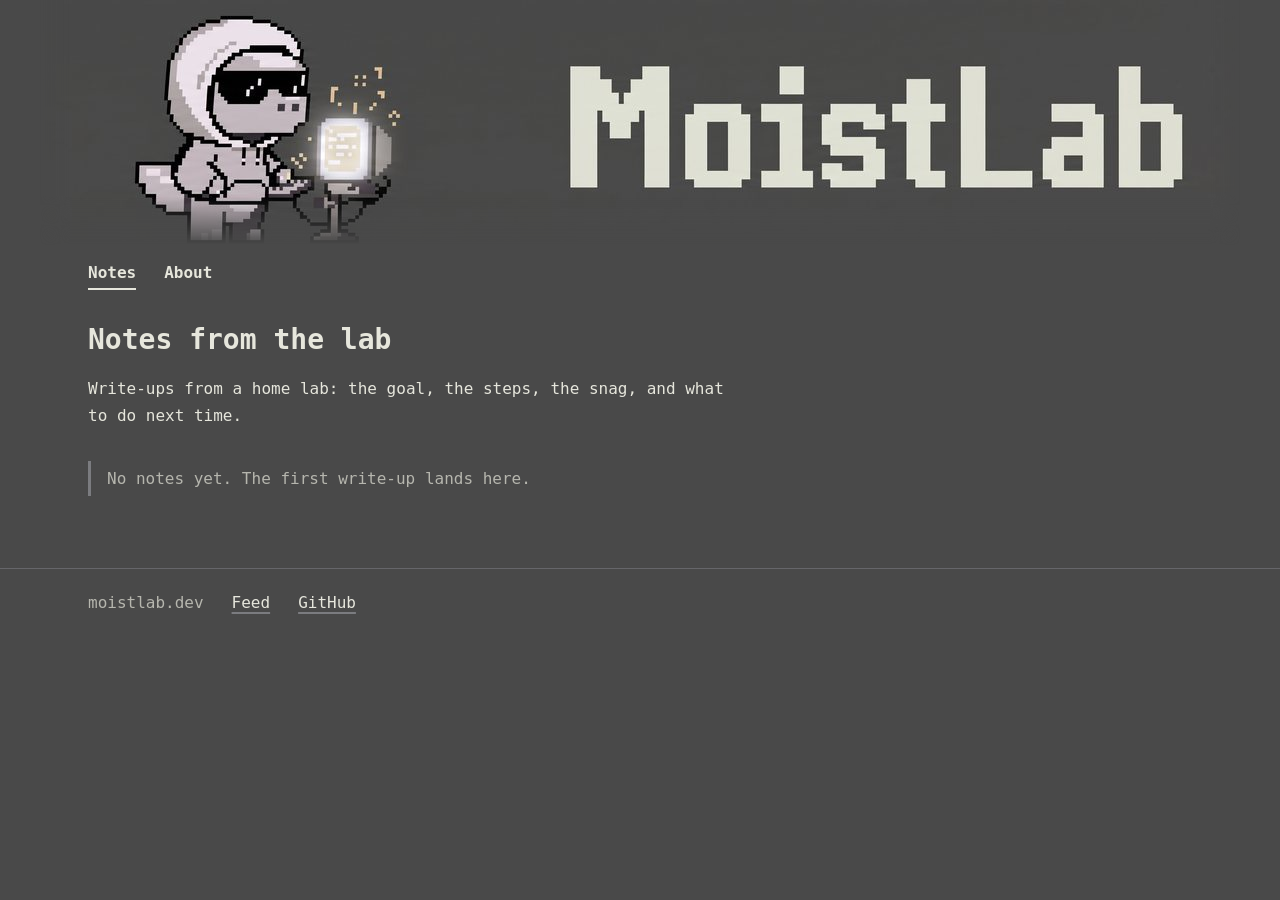
==== docs/index.html @ 4bd205e9 "MoistLab site: grey theme, MoistRex banner, static builder" ====
<!doctype html>
<html lang="en-AU">
<head>
<meta charset="utf-8">
<meta name="viewport" content="width=device-width, initial-scale=1">
<title>MoistLab</title>
<meta name="description" content="Write-ups from a home lab: the goal, the steps, the snag, and what to do next time.">
<meta name="theme-color" content="#494949">
<link rel="canonical" href="https://moistlab.dev/">
<link rel="icon" type="image/png" sizes="32x32" href="assets/img/moistrex-32.png">
<link rel="apple-touch-icon" href="assets/img/moistrex-180.png">
<link rel="alternate" type="application/atom+xml" title="MoistLab" href="feed.xml">
<link rel="preload" href="assets/fonts/JetBrainsMono-Regular.woff2" as="font" type="font/woff2" crossorigin>
<meta property="og:title" content="MoistLab">
<meta property="og:description" content="Write-ups from a home lab: the goal, the steps, the snag, and what to do next time.">
<meta property="og:image" content="https://moistlab.dev/assets/img/moistlab-banner-1200.jpg">
<meta property="og:type" content="website">
<link rel="stylesheet" href="assets/site.css">
</head>
<body>
<a class="skip" href="#main">Skip to content</a>
<a class="banner" href="" aria-label="MoistLab, home"><img src="assets/img/moistlab-banner-1200.jpg" srcset="assets/img/moistlab-banner-1200.jpg 1200w, assets/img/moistlab-banner.jpg 2400w" sizes="(min-width: 1200px) 1200px, 100vw" width="2400" height="490" alt="MoistRex, a pixel dinosaur in a hoodie and sunglasses beside a glowing terminal, next to the word MoistLab"></a>
<div class="wrap">
<nav aria-label="Main"><a href="" aria-current="page">Notes</a><a href="about/">About</a></nav>
<main id="main">
<h1>Notes from the lab</h1>
<p>Write-ups from a home lab: the goal, the steps, the snag, and what to do next time.</p>
<p class="empty">No notes yet. The first write-up lands here.</p>
</main>
</div>
<footer><div class="wrap"><span>moistlab.dev</span><a href="feed.xml">Feed</a><a href="https://github.com/Moistnutmeg">GitHub</a></div></footer>
</body>
</html>
---- docs/assets/site.css ----
/* MoistLab: grey theme. Field #494949 is the banner's own background, so the banner melts into the page. */
@font-face{font-family:"JetBrains Mono";src:url("/assets/fonts/JetBrainsMono-Regular.woff2") format("woff2");font-weight:400;font-style:normal;font-display:swap}
@font-face{font-family:"JetBrains Mono";src:url("/assets/fonts/JetBrainsMono-Bold.woff2") format("woff2");font-weight:700;font-style:normal;font-display:swap}
:root{--field:#494949;--well:#3e3e3e;--ink:#e6e6dc;--muted:#b6b6ae;--rule:#66666a;--accent:#7b7c80;color-scheme:dark}
*{box-sizing:border-box}
html{background:var(--field);-webkit-text-size-adjust:100%}
body{margin:0;background:var(--field);color:var(--ink);font:400 1rem/1.7 "JetBrains Mono",ui-monospace,SFMono-Regular,Menlo,Consolas,monospace;font-variant-ligatures:none}
::selection{background:var(--ink);color:var(--field)}
.wrap{max-width:1200px;margin:0 auto;padding:0 clamp(16px,4vw,48px)}
.banner{display:block;max-width:1200px;margin:0 auto}
.banner img{display:block;width:100%;height:auto;-webkit-mask-image:linear-gradient(to right,transparent,#000 2.5%,#000 97.5%,transparent),linear-gradient(to bottom,#000 80%,transparent);-webkit-mask-composite:source-in;mask-image:linear-gradient(to right,transparent,#000 2.5%,#000 97.5%,transparent),linear-gradient(to bottom,#000 80%,transparent);mask-composite:intersect}
nav{display:flex;gap:28px;padding:12px 0 8px;font-weight:700}
nav a{text-decoration:none;padding:2px 0;border-bottom:2px solid transparent}
nav a[aria-current="page"]{border-bottom-color:var(--ink)}
main{max-width:68ch;padding:24px 0 56px}
h1,h2,h3{line-height:1.3;margin:0}
h1{font-size:1.75rem;margin-bottom:16px}
h2{font-size:1.2rem;margin:40px 0 8px}
h3{font-size:1rem;margin:28px 0 4px}
p{margin:0 0 16px}
a{color:var(--ink);text-decoration:underline;text-decoration-color:var(--accent);text-decoration-thickness:2px;text-underline-offset:4px}
a:hover{background:var(--ink);color:var(--field);text-decoration-color:transparent}
a:focus-visible{outline:2px solid var(--ink);outline-offset:3px}
.meta{color:var(--muted);margin:-8px 0 28px}
.muted{color:var(--muted)}
ul.notes{list-style:none;margin:32px 0 0;padding:0}
ul.notes li{display:grid;grid-template-columns:13ch 1fr;column-gap:2ch;margin:0 0 24px}
ul.notes time{color:var(--muted)}
ul.notes .t{font-weight:700}
ul.notes .s{grid-column:2;color:var(--muted)}
.empty{border-left:3px solid var(--accent);padding:4px 0 4px 16px;margin-top:32px;color:var(--muted)}
code,pre{font:inherit;font-size:.92em}
code{background:var(--well);padding:1px 6px}
pre{background:var(--well);border-left:3px solid var(--accent);padding:14px 16px;overflow-x:auto;margin:0 0 20px;line-height:1.55}
pre code{background:none;padding:0;font-size:1em}
blockquote{margin:0 0 16px;padding-left:16px;border-left:2px solid var(--rule);color:var(--muted)}
table{border-collapse:collapse;margin:0 0 20px;width:100%}
th,td{border-bottom:1px solid var(--rule);padding:6px 12px 6px 0;text-align:left;vertical-align:top}
hr{border:0;border-top:1px solid var(--rule);margin:32px 0}
img{max-width:100%;height:auto}
footer{border-top:1px solid var(--rule);padding:20px 0 40px;color:var(--muted)}
footer .wrap{display:flex;flex-wrap:wrap;gap:8px 28px}
@media (max-width:560px){ul.notes li{grid-template-columns:1fr}ul.notes .s{grid-column:1}ul.notes time{margin-bottom:2px}h1{font-size:1.5rem}}
@media print{body{background:#fff;color:#000}a{color:#000}}
.skip{position:absolute;left:-9999px;top:0;background:var(--ink);color:var(--field);padding:8px 12px;z-index:10}
.skip:focus{left:8px;top:8px}
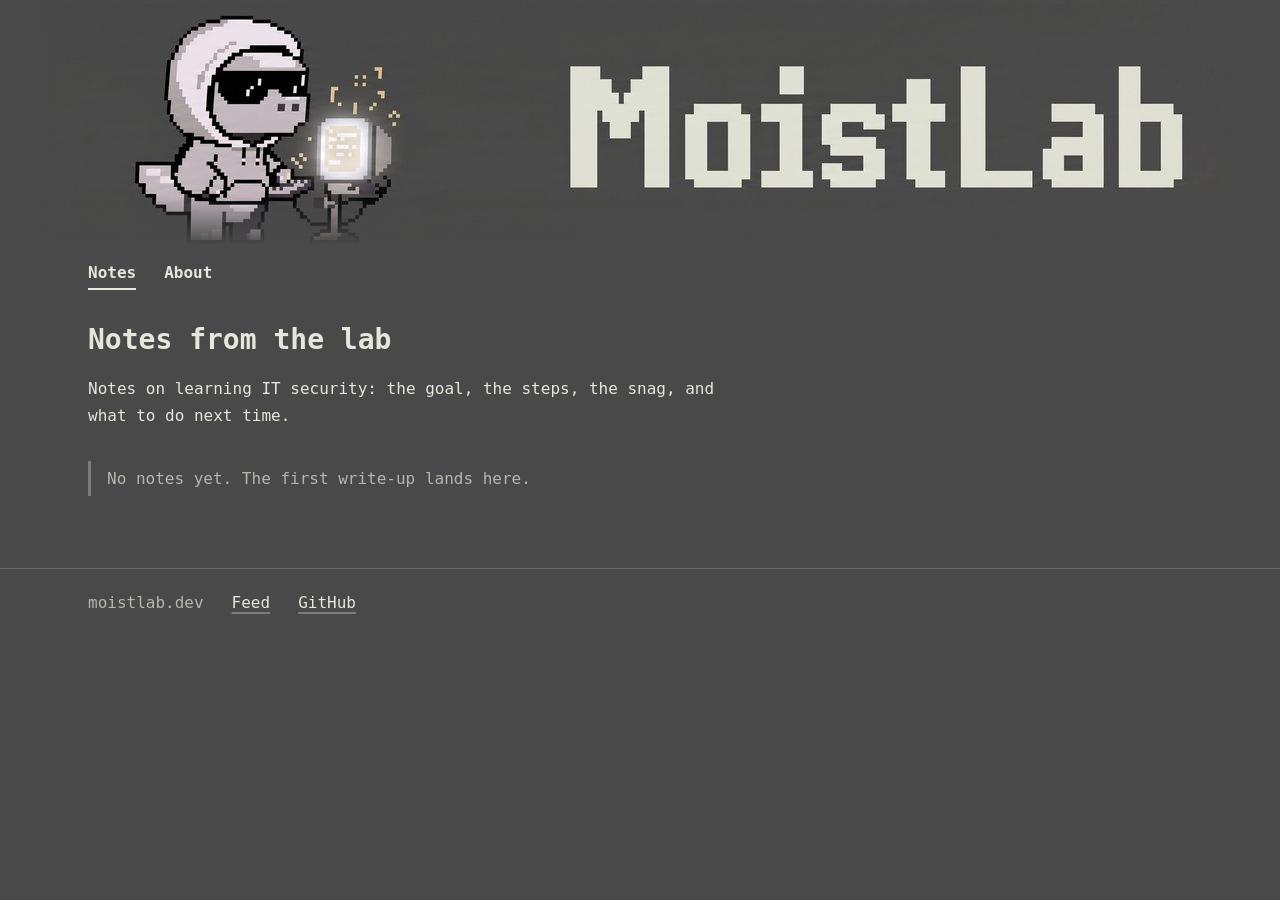
==== commit e4f87f5f: "About: personal, career-focused; drop home-lab wording from the site description" ====
--- a/docs/index.html
+++ b/docs/index.html
@@ -4,7 +4,7 @@
 <meta charset="utf-8">
 <meta name="viewport" content="width=device-width, initial-scale=1">
 <title>MoistLab</title>
-<meta name="description" content="Write-ups from a home lab: the goal, the steps, the snag, and what to do next time.">
+<meta name="description" content="Notes on learning IT security: the goal, the steps, the snag, and what to do next time.">
 <meta name="theme-color" content="#494949">
 <link rel="canonical" href="https://moistlab.dev/">
 <link rel="icon" type="image/png" sizes="32x32" href="assets/img/moistrex-32.png">
@@ -12,7 +12,7 @@
 <link rel="alternate" type="application/atom+xml" title="MoistLab" href="feed.xml">
 <link rel="preload" href="assets/fonts/JetBrainsMono-Regular.woff2" as="font" type="font/woff2" crossorigin>
 <meta property="og:title" content="MoistLab">
-<meta property="og:description" content="Write-ups from a home lab: the goal, the steps, the snag, and what to do next time.">
+<meta property="og:description" content="Notes on learning IT security: the goal, the steps, the snag, and what to do next time.">
 <meta property="og:image" content="https://moistlab.dev/assets/img/moistlab-banner-1200.jpg">
 <meta property="og:type" content="website">
 <link rel="stylesheet" href="assets/site.css">
@@ -24,7 +24,7 @@
 <nav aria-label="Main"><a href="" aria-current="page">Notes</a><a href="about/">About</a></nav>
 <main id="main">
 <h1>Notes from the lab</h1>
-<p>Write-ups from a home lab: the goal, the steps, the snag, and what to do next time.</p>
+<p>Notes on learning IT security: the goal, the steps, the snag, and what to do next time.</p>
 <p class="empty">No notes yet. The first write-up lands here.</p>
 </main>
 </div>
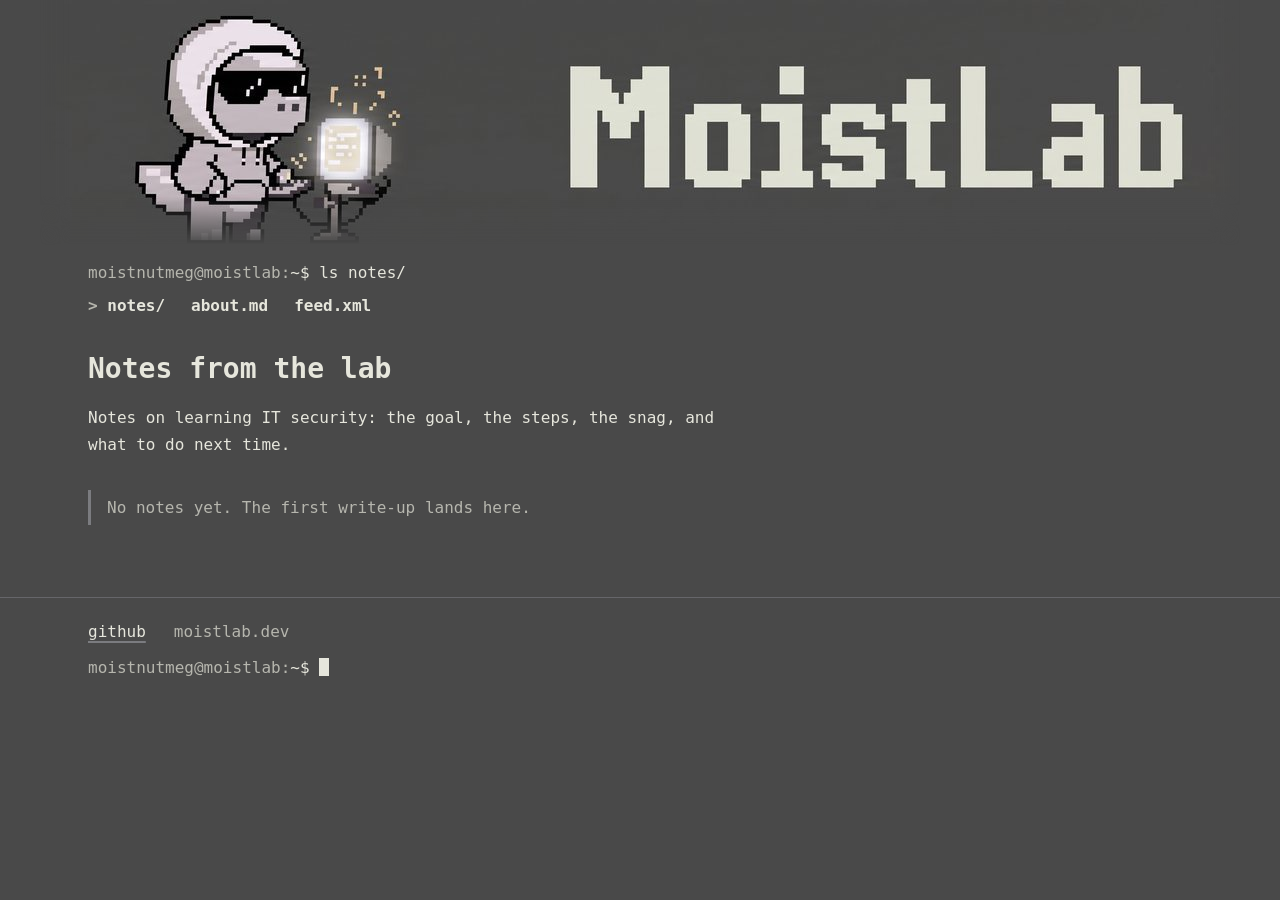
==== commit 02510089: "Terminal look: typed prompt per page, directory-listing nav, waiting prompt with cursor" ====
--- a/docs/index.html
+++ b/docs/index.html
@@ -21,13 +21,14 @@
 <a class="skip" href="#main">Skip to content</a>
 <a class="banner" href="" aria-label="MoistLab, home"><img src="assets/img/moistlab-banner-1200.jpg" srcset="assets/img/moistlab-banner-1200.jpg 1200w, assets/img/moistlab-banner.jpg 2400w" sizes="(min-width: 1200px) 1200px, 100vw" width="2400" height="490" alt="MoistRex, a pixel dinosaur in a hoodie and sunglasses beside a glowing terminal, next to the word MoistLab"></a>
 <div class="wrap">
-<nav aria-label="Main"><a href="" aria-current="page">Notes</a><a href="about/">About</a></nav>
+<p class="prompt" aria-hidden="true"><span class="who">moistnutmeg@moistlab:</span>~$ <span class="cmd" style="--n:9">ls notes/</span></p>
+<nav aria-label="Main"><a href="" aria-current="page">notes/</a><a href="about/">about.md</a><a href="feed.xml">feed.xml</a></nav>
 <main id="main">
 <h1>Notes from the lab</h1>
 <p>Notes on learning IT security: the goal, the steps, the snag, and what to do next time.</p>
 <p class="empty">No notes yet. The first write-up lands here.</p>
 </main>
 </div>
-<footer><div class="wrap"><span>moistlab.dev</span><a href="feed.xml">Feed</a><a href="https://github.com/Moistnutmeg">GitHub</a></div></footer>
+<footer><div class="wrap"><a href="https://github.com/Moistnutmeg">github</a><span>moistlab.dev</span></div><div class="wrap"><p class="prompt waiting" aria-hidden="true"><span class="who">moistnutmeg@moistlab:</span>~$ <span class="cur"></span></p></div></footer>
 </body>
 </html>
--- a/docs/assets/site.css
+++ b/docs/assets/site.css
@@ -9,9 +9,16 @@
 .wrap{max-width:1200px;margin:0 auto;padding:0 clamp(16px,4vw,48px)}
 .banner{display:block;max-width:1200px;margin:0 auto}
 .banner img{display:block;width:100%;height:auto;-webkit-mask-image:linear-gradient(to right,transparent,#000 2.5%,#000 97.5%,transparent),linear-gradient(to bottom,#000 80%,transparent);-webkit-mask-composite:source-in;mask-image:linear-gradient(to right,transparent,#000 2.5%,#000 97.5%,transparent),linear-gradient(to bottom,#000 80%,transparent);mask-composite:intersect}
-nav{display:flex;gap:28px;padding:12px 0 8px;font-weight:700}
-nav a{text-decoration:none;padding:2px 0;border-bottom:2px solid transparent}
-nav a[aria-current="page"]{border-bottom-color:var(--ink)}
+.prompt{margin:14px 0 4px;color:var(--ink);white-space:nowrap;overflow:hidden}
+.prompt .who{color:var(--muted)}
+.cmd{display:inline-block;overflow:hidden;vertical-align:bottom;white-space:nowrap;width:calc(var(--n) * 1ch);animation:type .7s steps(var(--n)) both}
+@keyframes type{from{width:0}}
+.cur{display:inline-block;width:.62em;height:1.15em;background:var(--ink);vertical-align:-.22em;animation:blink 1.1s steps(1) infinite}
+@keyframes blink{50%{opacity:0}}
+nav{display:flex;flex-wrap:wrap;gap:4px 26px;padding:2px 0 8px;font-weight:700}
+nav a{text-decoration:none;padding:0}
+nav a[aria-current="page"]::before{content:"> ";color:var(--muted)}
+@media (prefers-reduced-motion:reduce){.cmd,.cur{animation:none}}
 main{max-width:68ch;padding:24px 0 56px}
 h1,h2,h3{line-height:1.3;margin:0}
 h1{font-size:1.75rem;margin-bottom:16px}
@@ -40,7 +47,8 @@
 img{max-width:100%;height:auto}
 footer{border-top:1px solid var(--rule);padding:20px 0 40px;color:var(--muted)}
 footer .wrap{display:flex;flex-wrap:wrap;gap:8px 28px}
-@media (max-width:560px){ul.notes li{grid-template-columns:1fr}ul.notes .s{grid-column:1}ul.notes time{margin-bottom:2px}h1{font-size:1.5rem}}
-@media print{body{background:#fff;color:#000}a{color:#000}}
+footer .prompt{margin:8px 0 0}
+@media (max-width:560px){.prompt .who{display:none}ul.notes li{grid-template-columns:1fr}ul.notes .s{grid-column:1}ul.notes time{margin-bottom:2px}h1{font-size:1.5rem}}
+@media print{body{background:#fff;color:#000}a{color:#000}.prompt,.cur{display:none}}
 .skip{position:absolute;left:-9999px;top:0;background:var(--ink);color:var(--field);padding:8px 12px;z-index:10}
 .skip:focus{left:8px;top:8px}
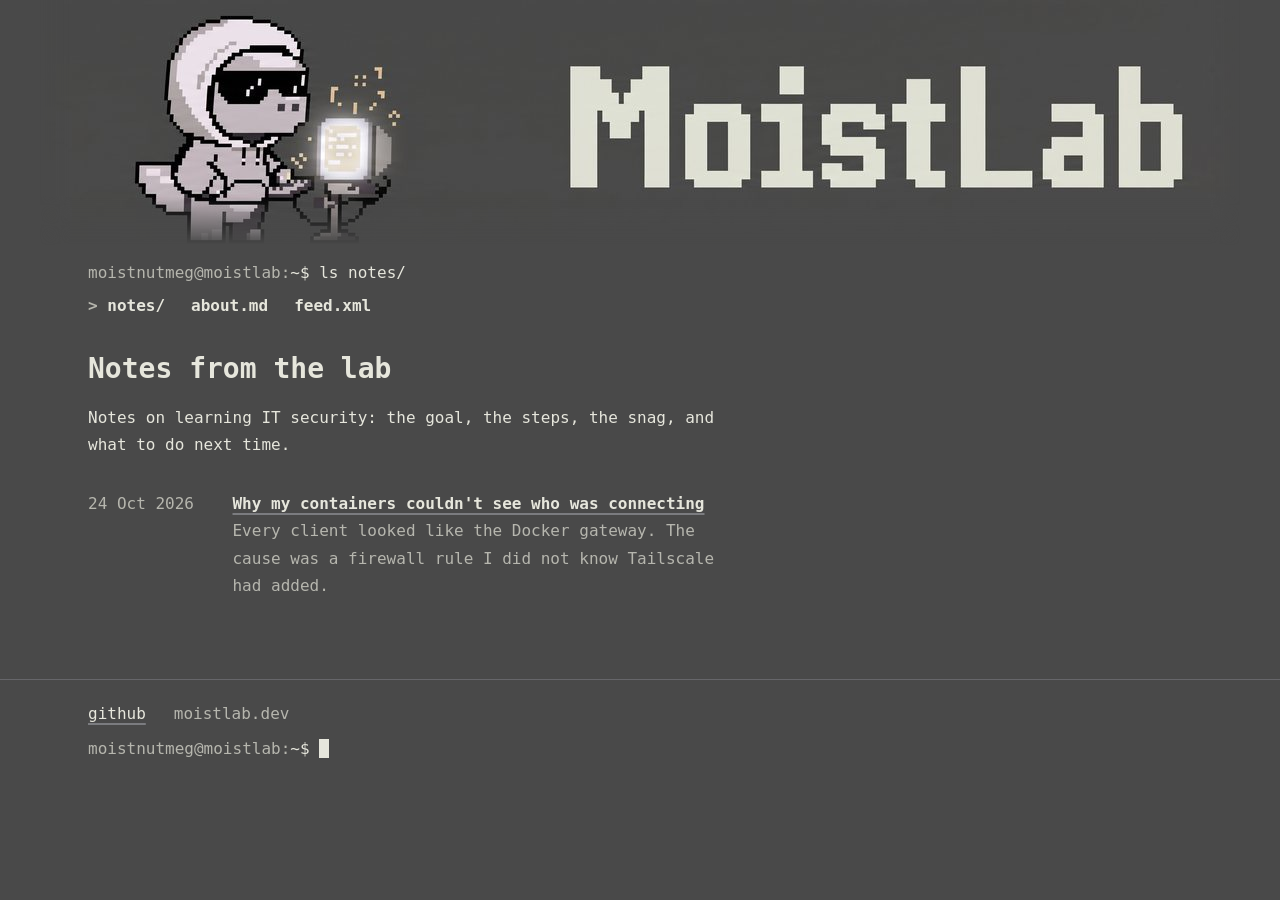
==== commit a68d6c06: "First note: why my containers couldn't see who was connecting" ====
--- a/docs/index.html
+++ b/docs/index.html
@@ -26,7 +26,9 @@
 <main id="main">
 <h1>Notes from the lab</h1>
 <p>Notes on learning IT security: the goal, the steps, the snag, and what to do next time.</p>
-<p class="empty">No notes yet. The first write-up lands here.</p>
+<ul class="notes">
+<li><time datetime="2026-10-24">24 Oct 2026</time><a class="t" href="notes/containers-couldnt-see-clients/">Why my containers couldn&#x27;t see who was connecting</a><span class="s">Every client looked like the Docker gateway. The cause was a firewall rule I did not know Tailscale had added.</span></li>
+</ul>
 </main>
 </div>
 <footer><div class="wrap"><a href="https://github.com/Moistnutmeg">github</a><span>moistlab.dev</span></div><div class="wrap"><p class="prompt waiting" aria-hidden="true"><span class="who">moistnutmeg@moistlab:</span>~$ <span class="cur"></span></p></div></footer>
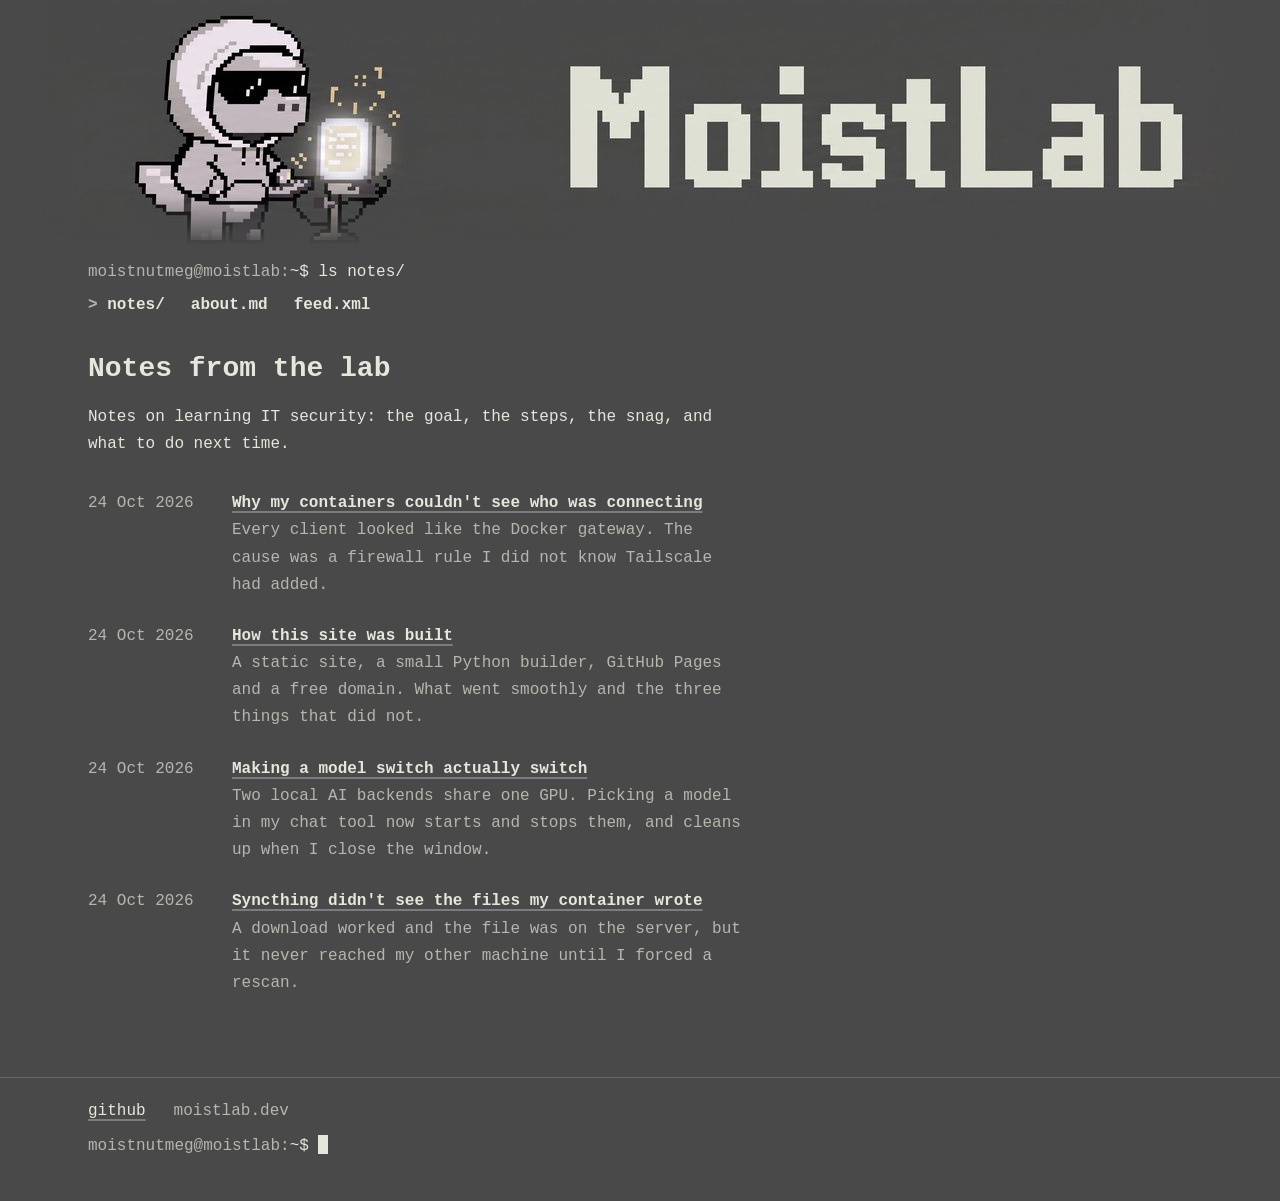
==== commit cc01e6d3: "Three more notes: model switching, how this site was built, Syncthing and container writes" ====
--- a/docs/index.html
+++ b/docs/index.html
@@ -28,6 +28,9 @@
 <p>Notes on learning IT security: the goal, the steps, the snag, and what to do next time.</p>
 <ul class="notes">
 <li><time datetime="2026-10-24">24 Oct 2026</time><a class="t" href="notes/containers-couldnt-see-clients/">Why my containers couldn&#x27;t see who was connecting</a><span class="s">Every client looked like the Docker gateway. The cause was a firewall rule I did not know Tailscale had added.</span></li>
+<li><time datetime="2026-10-24">24 Oct 2026</time><a class="t" href="notes/how-this-site-was-built/">How this site was built</a><span class="s">A static site, a small Python builder, GitHub Pages and a free domain. What went smoothly and the three things that did not.</span></li>
+<li><time datetime="2026-10-24">24 Oct 2026</time><a class="t" href="notes/model-switch-should-switch/">Making a model switch actually switch</a><span class="s">Two local AI backends share one GPU. Picking a model in my chat tool now starts and stops them, and cleans up when I close the window.</span></li>
+<li><time datetime="2026-10-24">24 Oct 2026</time><a class="t" href="notes/syncthing-missed-container-writes/">Syncthing didn&#x27;t see the files my container wrote</a><span class="s">A download worked and the file was on the server, but it never reached my other machine until I forced a rescan.</span></li>
 </ul>
 </main>
 </div>
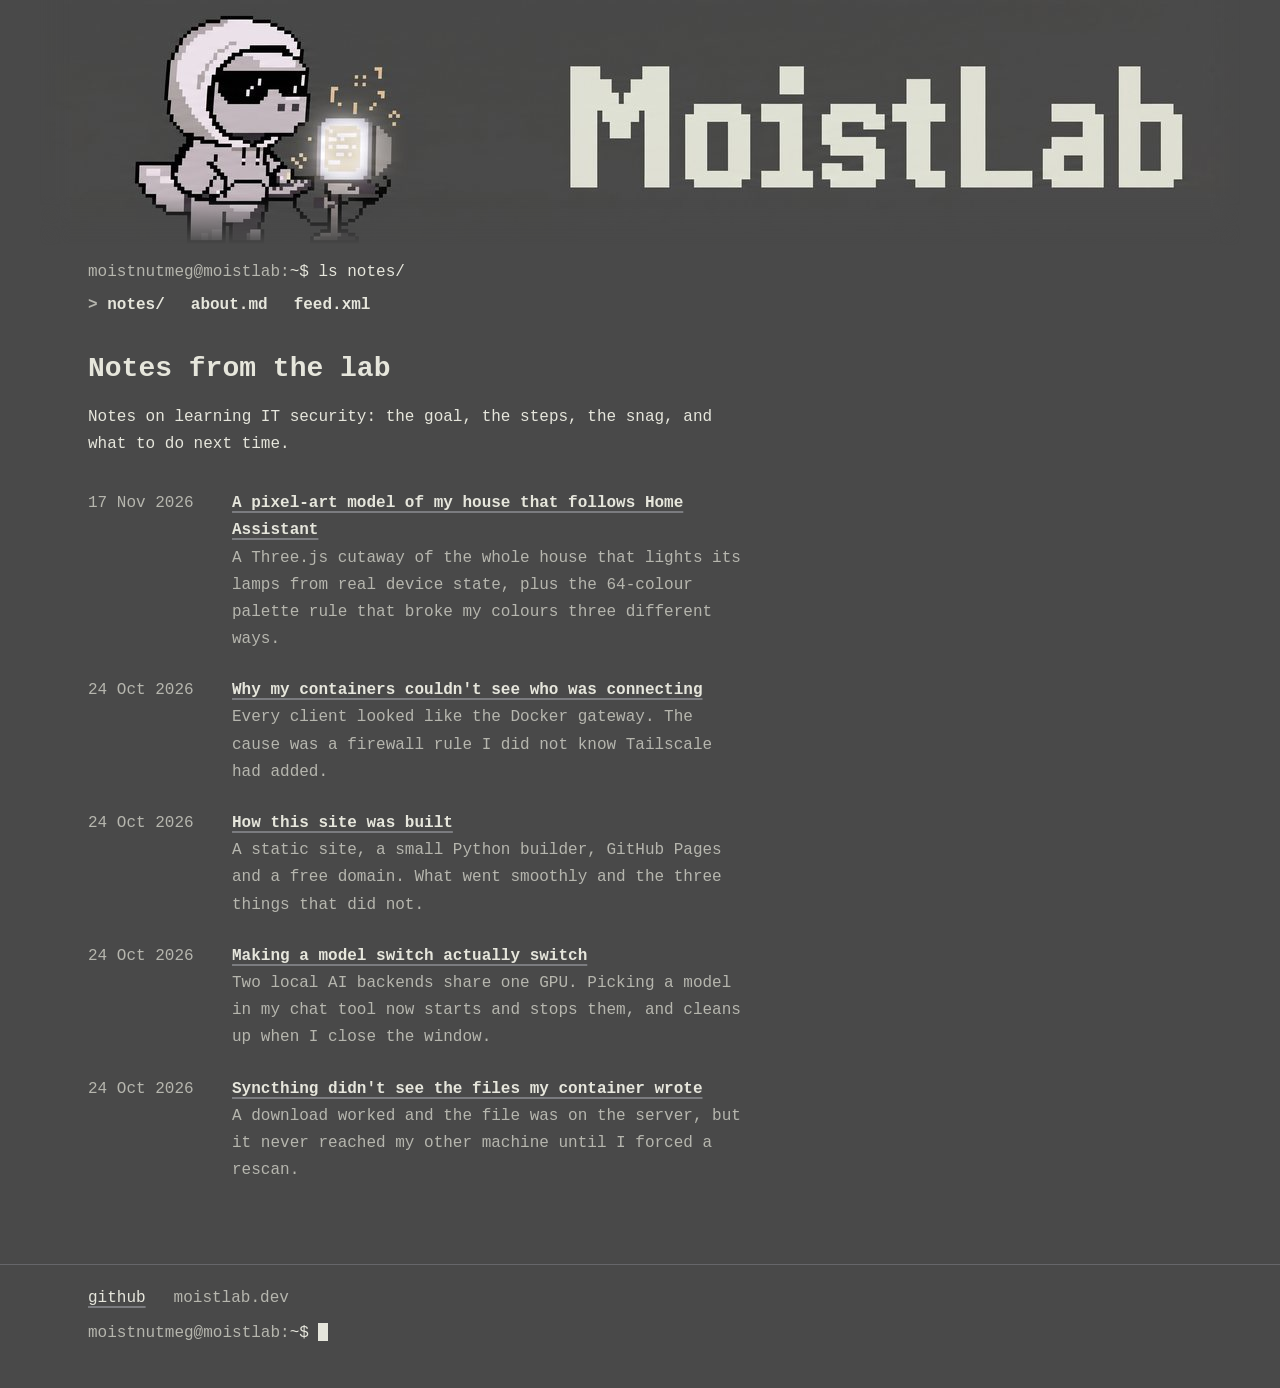
==== commit 3721780d: "Fifth note: a pixel-art model of my house that follows Home Assistant Adds the post, two day screens" ====
--- a/docs/index.html
+++ b/docs/index.html
@@ -27,6 +27,7 @@
 <h1>Notes from the lab</h1>
 <p>Notes on learning IT security: the goal, the steps, the snag, and what to do next time.</p>
 <ul class="notes">
+<li><time datetime="2026-11-17">17 Nov 2026</time><a class="t" href="notes/pixel-art-house-that-follows-home-assistant/">A pixel-art model of my house that follows Home Assistant</a><span class="s">A Three.js cutaway of the whole house that lights its lamps from real device state, plus the 64-colour palette rule that broke my colours three different ways.</span></li>
 <li><time datetime="2026-10-24">24 Oct 2026</time><a class="t" href="notes/containers-couldnt-see-clients/">Why my containers couldn&#x27;t see who was connecting</a><span class="s">Every client looked like the Docker gateway. The cause was a firewall rule I did not know Tailscale had added.</span></li>
 <li><time datetime="2026-10-24">24 Oct 2026</time><a class="t" href="notes/how-this-site-was-built/">How this site was built</a><span class="s">A static site, a small Python builder, GitHub Pages and a free domain. What went smoothly and the three things that did not.</span></li>
 <li><time datetime="2026-10-24">24 Oct 2026</time><a class="t" href="notes/model-switch-should-switch/">Making a model switch actually switch</a><span class="s">Two local AI backends share one GPU. Picking a model in my chat tool now starts and stops them, and cleans up when I close the window.</span></li>
--- a/docs/assets/site.css
+++ b/docs/assets/site.css
@@ -44,7 +44,7 @@
 table{border-collapse:collapse;margin:0 0 20px;width:100%}
 th,td{border-bottom:1px solid var(--rule);padding:6px 12px 6px 0;text-align:left;vertical-align:top}
 hr{border:0;border-top:1px solid var(--rule);margin:32px 0}
-img{max-width:100%;height:auto}
+img,video{max-width:100%;height:auto}
 footer{border-top:1px solid var(--rule);padding:20px 0 40px;color:var(--muted)}
 footer .wrap{display:flex;flex-wrap:wrap;gap:8px 28px}
 footer .prompt{margin:8px 0 0}
